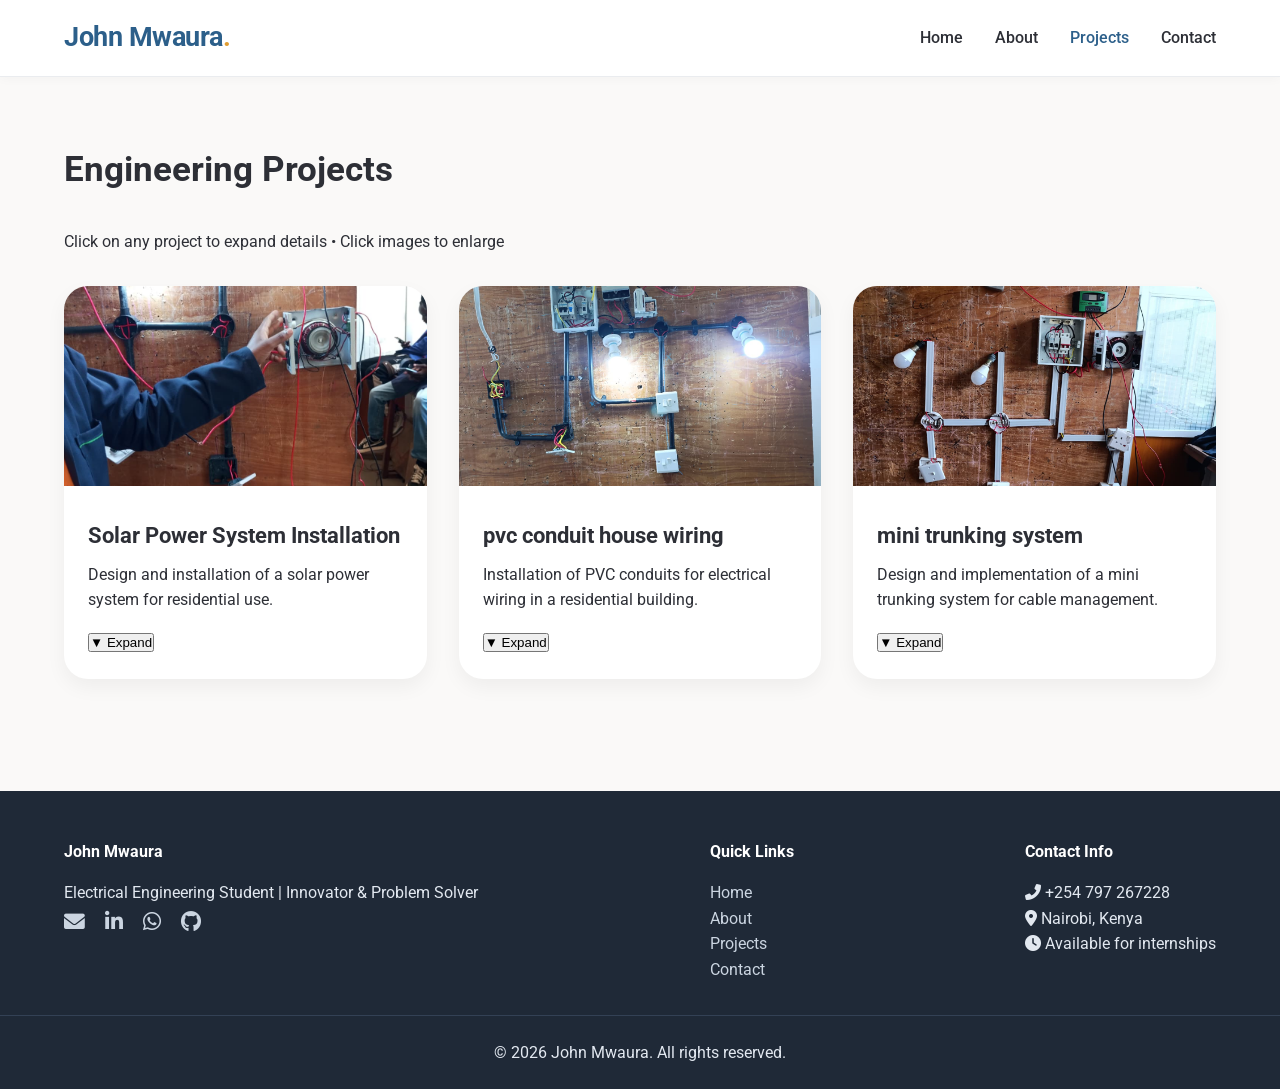
==== projects.html @ 508e1bda "initial commit - EEE-portfolio" ====
<!DOCTYPE html>
<html lang="en">
<head>
    <meta charset="UTF-8">
    <meta name="viewport" content="width=device-width, initial-scale=1.0, viewport-fit=cover">
    <title>Projects | John Mwaura - Electrical Engineering Portfolio</title>
    <link rel="stylesheet" href="css/style.css">
    <link rel="icon" type="image/x-icon" href="assets/favicon.ico">
    <link rel="stylesheet" href="https://cdnjs.cloudflare.com/ajax/libs/font-awesome/6.0.0-beta3/css/all.min.css">
    <link href="https://fonts.googleapis.com/css2?family=Roboto:wght@300;400;500;700&family=Lato:wght@300;400;700&display=swap" rel="stylesheet">
</head>
<body>

    <header class="main-header">
        <div class="container nav-container">
            <div class="logo">
                <a href="index.html">John Mwaura<span class="dot">.</span></a>
            </div>
            <nav class="navbar">
                <ul class="nav-menu" id="navMenu">
                    <li><a href="index.html" class="nav-link">Home</a></li>
                    <li><a href="about.html" class="nav-link">About</a></li>
                    <li><a href="projects.html" class="nav-link active">Projects</a></li>
                    <li><a href="contact.html" class="nav-link">Contact</a></li>
                </ul>
                <div class="hamburger" id="hamburger">
                    <i class="fas fa-bars"></i>
                </div>
            </nav>
        </div>
    </header>

    <main>
        <section class="page-section projects-section">
            <div class="container">
                <h2 class="section-title scroll-fade">Engineering Projects</h2>
                <p class="section-subtitle scroll-fade">Click on any project to expand details • Click images to enlarge</p>
                <div class="projects-grid" id="projectsGrid">
                    <!-- Project cards will be dynamically generated by JS for expandable functionality -->
                </div>
            </div>
        </section>
    </main>

    <!-- Lightbox Modal (for expandable images) -->
    <div id="lightboxModal" class="modal">
        <span class="close-modal">&times;</span>
        <img class="modal-content" id="modalImage">
    </div>

    <footer class="main-footer">
        <div class="container footer-container">
            <div class="footer-col">
                <h4>John Mwaura</h4>
                <p>Electrical Engineering Student | Innovator & Problem Solver</p>
                <div class="social-icons">
                    <a href="mailto:johnym802@gmail.com" aria-label="Email"><i class="fas fa-envelope"></i></a>
                    <a href="https://www.linkedin.com/in/john-mwaura-43797a3a8/" aria-label="LinkedIn"><i class="fab fa-linkedin-in"></i></a>
                    <a href="https://wa.me/+254797267228" aria-label="WhatsApp"><i class="fab fa-whatsapp"></i></a>
                    <a href="https://github.com/Johnycodes-995" aria-label="GitHub"><i class="fab fa-github"></i></a>
                </div>
            </div>
            <div class="footer-col">
                <h4>Quick Links</h4>
                <ul>
                    <li><a href="index.html">Home</a></li>
                    <li><a href="about.html">About</a></li>
                    <li><a href="projects.html">Projects</a></li>
                    <li><a href="contact.html">Contact</a></li>
                </ul>
            </div>
            <div class="footer-col">
                <h4>Contact Info</h4>
                <p><i class="fas fa-phone-alt"></i> +254 797 267228</p>
                <p><i class="fas fa-map-marker-alt"></i> Nairobi, Kenya</p>
                <p><i class="fas fa-clock"></i> Available for internships</p>
            </div>
        </div>
        <div class="footer-bottom">
            <p>&copy; <span id="currentYear"></span> John Mwaura. All rights reserved.</p>
        </div>
    </footer>

    <script src="js/script.js"></script>
    <script>
        document.getElementById('currentYear').innerText = new Date().getFullYear();
        const hamburger = document.getElementById('hamburger');
        const navMenu = document.getElementById('navMenu');
        if (hamburger) {
            hamburger.addEventListener('click', () => navMenu.classList.toggle('active'));
        }
    </script>
</body>
</html>
---- css/style.css ----
/* ========== GLOBAL RESET & VARIABLES ========== */
* {
    margin: 0;
    padding: 0;
    box-sizing: border-box;
}

:root {
    --bg-light: #faf9f8;
    --bg-white: #ffffff;
    --text-dark: #2d2f36;
    --text-muted: #5a5e6a;
    --primary: #2c5f8a;
    --primary-dark: #1e3e5c;
    --accent: #e09d32;
    --success: #2e7d64;
    --error: #c44536;
    --border-light: #eaecef;
    --shadow-sm: 0 8px 20px rgba(0, 0, 0, 0.05);
    --shadow-md: 0 12px 28px rgba(0, 0, 0, 0.08);
    --transition: all 0.3s ease;
}

body {
    font-family: 'Roboto', 'Lato', sans-serif;
    background: var(--bg-light);
    color: var(--text-dark);
    line-height: 1.6;
    scroll-behavior: smooth;
}

.container {
    width: 90%;
    max-width: 1200px;
    margin: 0 auto;
}

/* ========== HEADER & NAV ========== */
.main-header {
    background: var(--bg-white);
    box-shadow: 0 2px 10px rgba(0, 0, 0, 0.03);
    position: sticky;
    top: 0;
    z-index: 1000;
    backdrop-filter: blur(2px);
    border-bottom: 1px solid var(--border-light);
}

.nav-container {
    display: flex;
    justify-content: space-between;
    align-items: center;
    padding: 1rem 0;
}

.logo a {
    font-size: 1.7rem;
    font-weight: 700;
    color: var(--primary);
    text-decoration: none;
    letter-spacing: -0.5px;
}

.dot {
    color: var(--accent);
}

.nav-menu {
    display: flex;
    list-style: none;
    gap: 2rem;
}

.nav-link {
    text-decoration: none;
    font-weight: 500;
    color: var(--text-dark);
    transition: var(--transition);
}

.nav-link:hover, .nav-link.active {
    color: var(--primary);
}

.hamburger {
    display: none;
    font-size: 1.6rem;
    cursor: pointer;
    color: var(--primary);
}

/* ========== BUTTONS ========== */
.btn {
    display: inline-block;
    padding: 0.8rem 1.8rem;
    border-radius: 40px;
    font-weight: 500;
    text-decoration: none;
    transition: var(--transition);
    cursor: pointer;
    border: none;
    font-size: 1rem;
}

.btn-primary {
    background: var(--primary);
    color: white;
    box-shadow: var(--shadow-sm);
}

.btn-primary:hover {
    background: var(--primary-dark);
    transform: translateY(-2px);
}

/* ========== HERO SECTION (INDEX) ========== */
.hero {
    padding: 5rem 0;
    background: linear-gradient(135deg, #ffffff 0%, #f4f7fc 100%);
}

.hero-content {
    display: flex;
    align-items: center;
    justify-content: space-between;
    gap: 2rem;
    flex-wrap: wrap;
}

.hero-text {
    flex: 1;
}

.hero-text h1 {
    font-size: 3.2rem;
    font-weight: 700;
    color: var(--primary-dark);
    margin-bottom: 0.5rem;
}

.hero-title {
    font-size: 1.5rem;
    color: var(--accent);
    font-weight: 500;
    margin-bottom: 1rem;
}

.hero-tagline {
    font-size: 1.1rem;
    color: var(--text-muted);
    margin-bottom: 2rem;
}

.hero-illustration i {
    font-size: 8rem;
    color: var(--primary);
    opacity: 0.7;
}

/* preview cards */
.preview-section {
    padding: 4rem 0;
}

.preview-grid {
    display: grid;
    grid-template-columns: repeat(auto-fit, minmax(260px, 1fr));
    gap: 2rem;
}

.preview-card {
    background: white;
    padding: 2rem;
    border-radius: 20px;
    box-shadow: var(--shadow-sm);
    transition: var(--transition);
    text-align: center;
}

.preview-card:hover {
    transform: translateY(-5px);
    box-shadow: var(--shadow-md);
}

.preview-card i {
    font-size: 2.5rem;
    color: var(--primary);
    margin-bottom: 1rem;
}

.link-arrow {
    color: var(--primary);
    text-decoration: none;
    font-weight: 500;
}

/* ========== ABOUT PAGE ========== */
.page-section {
    padding: 4rem 0;
}

.section-title {
    font-size: 2.2rem;
    margin-bottom: 2rem;
    position: relative;
    display: inline-block;
}

.about-content {
    display: flex;
    gap: 3rem;
    align-items: center;
    flex-wrap: wrap;
}

.about-text {
    flex: 2;
}

.about-image {
    flex: 1;
    text-align: center;
    font-size: 4rem;
    color: var(--primary);
    display: flex;
    gap: 1rem;
    justify-content: center;
}

/* Skills badges */
.skills-grid {
    display: flex;
    flex-wrap: wrap;
    gap: 1rem;
    margin-top: 1rem;
}

.skill-card {
    background: white;
    padding: 0.6rem 1.3rem;
    border-radius: 40px;
    font-weight: 500;
    box-shadow: var(--shadow-sm);
    transition: var(--transition);
    border: 1px solid var(--border-light);
}

.skill-card:hover {
    transform: scale(1.02);
    border-color: var(--primary);
}

/* ========== PROJECTS GRID ========== */
.projects-grid {
    display: grid;
    grid-template-columns: repeat(auto-fill, minmax(320px, 1fr));
    gap: 2rem;
    margin-top: 2rem;
}

.project-card {
    background: white;
    border-radius: 24px;
    overflow: hidden;
    box-shadow: var(--shadow-sm);
    transition: var(--transition);
    cursor: pointer;
}

.project-card:hover {
    transform: translateY(-5px);
    box-shadow: var(--shadow-md);
}

.project-img {
    width: 100%;
    height: 200px;
    object-fit: cover;
    background: #d9e2ec;
    cursor: pointer;
    transition: 0.2s;
}

.project-info {
    padding: 1.5rem;
}

.project-info h3 {
    font-size: 1.4rem;
    margin-bottom: 0.5rem;
}

.expandable-details {
    max-height: 0;
    overflow: hidden;
    transition: max-height 0.4s ease-out;
    background: #f9fafb;
    margin-top: 1rem;
    padding: 0 1rem;
    border-radius: 16px;
}

.project-card.expanded .expandable-details {
    max-height: 300px;
    padding: 1rem;
}

/* Lightbox Modal */
.modal {
    display: none;
    position: fixed;
    z-index: 2000;
    left: 0;
    top: 0;
    width: 100%;
    height: 100%;
    background-color: rgba(0,0,0,0.85);
    justify-content: center;
    align-items: center;
}
.modal-content {
    max-width: 90%;
    max-height: 90%;
    border-radius: 12px;
}
.close-modal {
    position: absolute;
    top: 25px;
    right: 35px;
    color: #fff;
    font-size: 40px;
    font-weight: bold;
    cursor: pointer;
}

/* ========== CONTACT FORM ========== */
.contact-wrapper {
    display: flex;
    gap: 3rem;
    flex-wrap: wrap;
}
.contact-info, .contact-form-container {
    flex: 1;
}
.form-group {
    margin-bottom: 1.5rem;
}
.form-group label {
    display: block;
    margin-bottom: 0.5rem;
    font-weight: 500;
}
.form-group input, .form-group textarea {
    width: 100%;
    padding: 0.8rem 1rem;
    border: 1px solid var(--border-light);
    border-radius: 12px;
    font-family: inherit;
    transition: 0.2s;
}
.form-group input:focus, .form-group textarea:focus {
    outline: none;
    border-color: var(--primary);
}
.feedback-message {
    margin-top: 1rem;
    font-weight: 500;
}
.success {
    color: var(--success);
}
.error {
    color: var(--error);
}

/* ========== FOOTER ========== */
.main-footer {
    background: #1f2937;
    color: #e2e8f0;
    padding-top: 3rem;
    margin-top: 3rem;
}
.footer-container {
    display: flex;
    flex-wrap: wrap;
    gap: 2rem;
    justify-content: space-between;
}
.footer-col h4 {
    color: white;
    margin-bottom: 1rem;
}
.footer-col ul {
    list-style: none;
}
.footer-col a {
    color: #cbd5e1;
    text-decoration: none;
}
.social-icons a {
    display: inline-block;
    margin-right: 1rem;
    font-size: 1.3rem;
    color: #cbd5e1;
}
.footer-bottom {
    text-align: center;
    padding: 1.5rem 0;
    border-top: 1px solid #334155;
    margin-top: 2rem;
}

/* ========== ANIMATIONS ========== */
.scroll-fade {
    opacity: 0;
    transform: translateY(20px);
    transition: opacity 0.6s ease, transform 0.6s ease;
}
.scroll-fade.visible {
    opacity: 1;
    transform: translateY(0);
}
.fade-in-up {
    animation: fadeUp 0.8s ease forwards;
}
@keyframes fadeUp {
    from { opacity: 0; transform: translateY(30px);}
    to { opacity: 1; transform: translateY(0);}
}

/* ========== RESPONSIVE ========== */
@media (max-width: 768px) {
    .hamburger {
        display: block;
    }
    .nav-menu {
        position: fixed;
        left: -100%;
        top: 70px;
        flex-direction: column;
        background: white;
        width: 100%;
        text-align: center;
        transition: 0.3s;
        padding: 2rem 0;
        box-shadow: 0 10px 20px rgba(0,0,0,0.05);
        gap: 1.5rem;
    }
    .nav-menu.active {
        left: 0;
    }
    .hero-text h1 {
        font-size: 2.2rem;
    }
    .hero-illustration i {
        font-size: 5rem;
    }
}
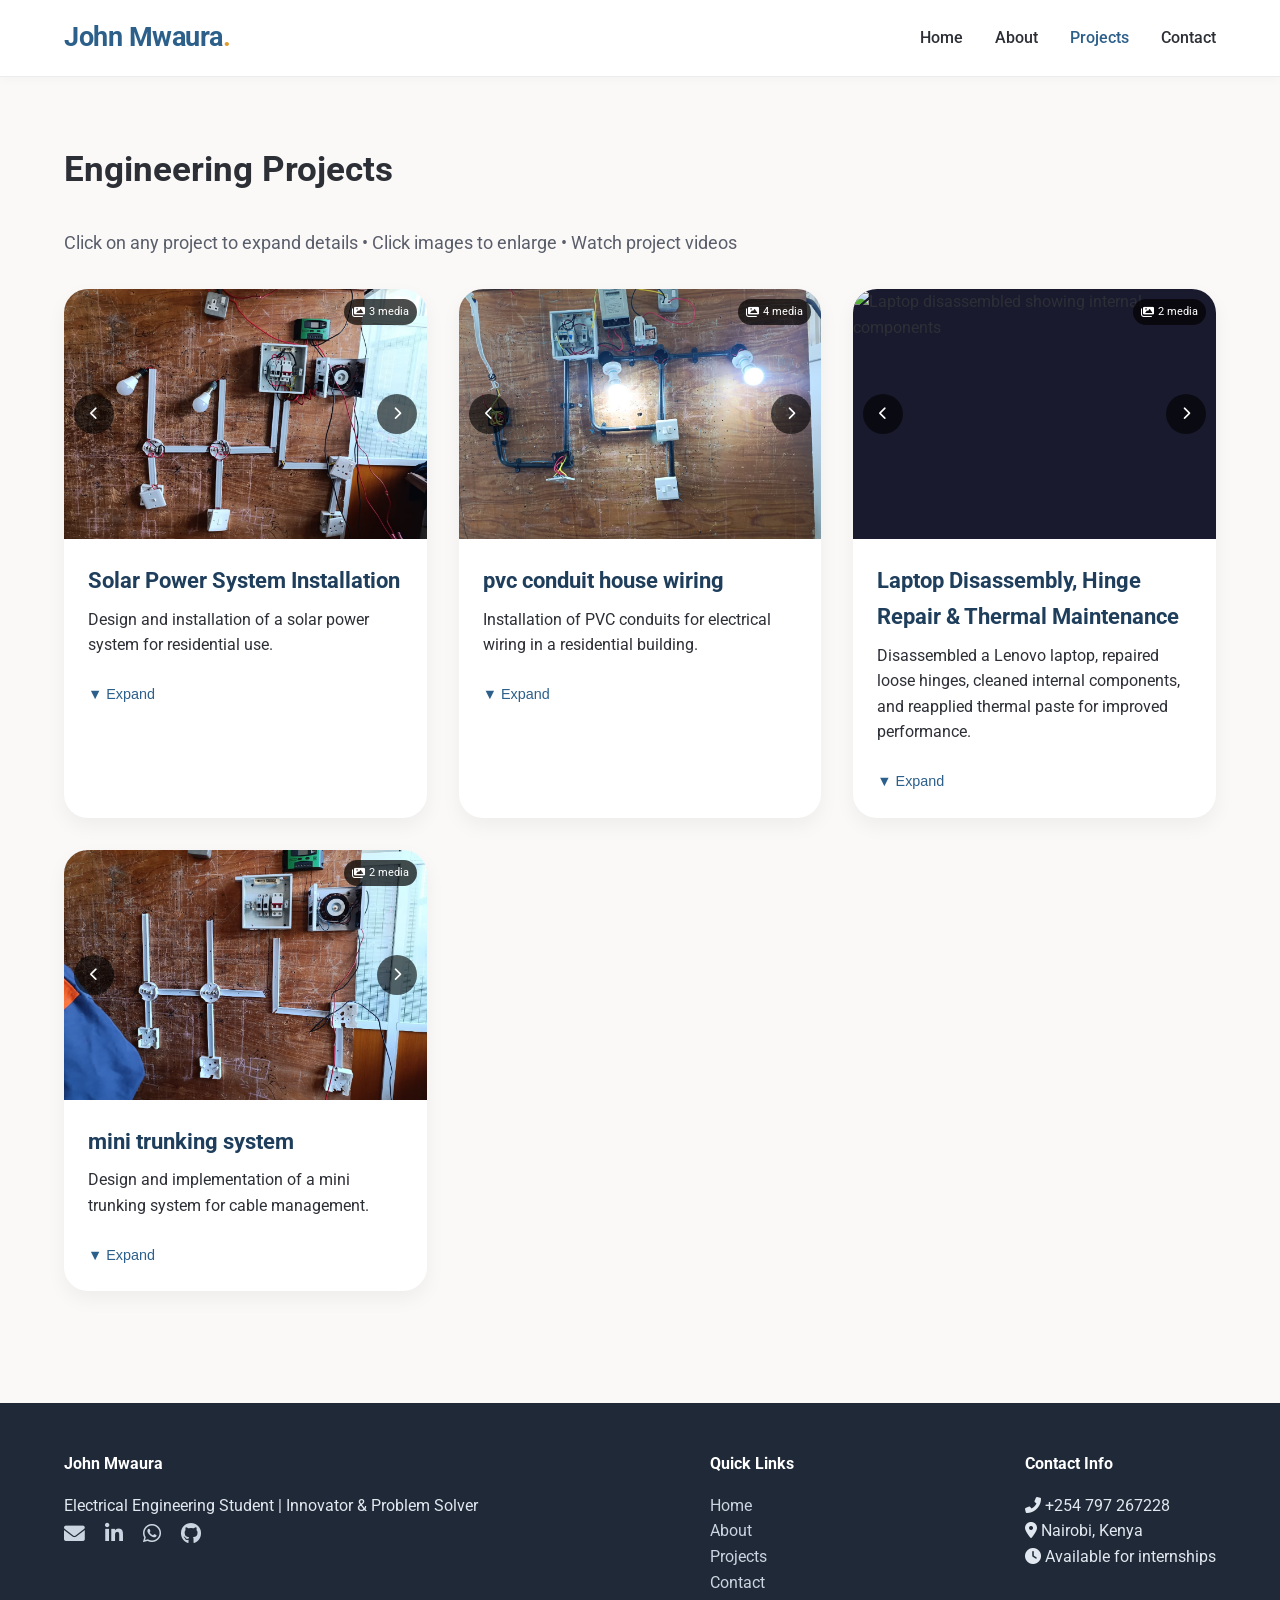
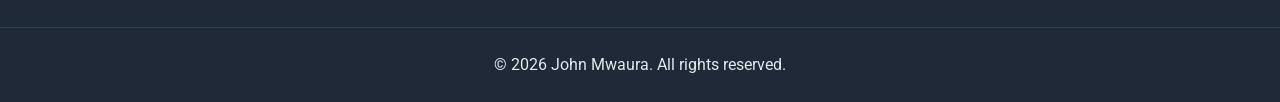
==== commit 6f99b9a6: "updated portfolio" ====
--- a/projects.html
+++ b/projects.html
@@ -34,18 +34,23 @@
         <section class="page-section projects-section">
             <div class="container">
                 <h2 class="section-title scroll-fade">Engineering Projects</h2>
-                <p class="section-subtitle scroll-fade">Click on any project to expand details • Click images to enlarge</p>
+                <p class="section-subtitle scroll-fade">Click on any project to expand details • Click images to enlarge • Watch project videos</p>
                 <div class="projects-grid" id="projectsGrid">
-                    <!-- Project cards will be dynamically generated by JS for expandable functionality -->
+                    <!-- Project cards will be dynamically generated by JS -->
                 </div>
             </div>
         </section>
     </main>
 
-    <!-- Lightbox Modal (for expandable images) -->
+    <!-- Lightbox Modal for Images & Videos -->
     <div id="lightboxModal" class="modal">
         <span class="close-modal">&times;</span>
-        <img class="modal-content" id="modalImage">
+        <div class="modal-content-container">
+            <img class="modal-content" id="modalImage">
+            <div class="modal-video" id="modalVideo"></div>
+        </div>
+        <button class="modal-prev" id="modalPrev"><i class="fas fa-chevron-left"></i></button>
+        <button class="modal-next" id="modalNext"><i class="fas fa-chevron-right"></i></button>
     </div>
 
     <footer class="main-footer">
--- a/css/style.css
+++ b/css/style.css
@@ -113,7 +113,7 @@
     transform: translateY(-2px);
 }
 
-/* ========== HERO SECTION (INDEX) ========== */
+/* ========== HERO SECTION ========== */
 .hero {
     padding: 5rem 0;
     background: linear-gradient(135deg, #ffffff 0%, #f4f7fc 100%);
@@ -206,6 +206,12 @@
     display: inline-block;
 }
 
+.section-subtitle {
+    color: var(--text-muted);
+    margin-bottom: 2rem;
+    font-size: 1.1rem;
+}
+
 .about-content {
     display: flex;
     gap: 3rem;
@@ -250,10 +256,80 @@
     border-color: var(--primary);
 }
 
+/* ========== DOWNLOADABLE DOCUMENTS SECTION ========== */
+.documents-section {
+    background: linear-gradient(135deg, #f8fafc 0%, #f1f5f9 100%);
+    border-radius: 30px;
+    margin: 2rem 0;
+}
+
+.documents-grid {
+    display: grid;
+    grid-template-columns: repeat(auto-fit, minmax(280px, 1fr));
+    gap: 1.5rem;
+}
+
+.document-card {
+    background: white;
+    border-radius: 20px;
+    padding: 1.5rem;
+    display: flex;
+    gap: 1rem;
+    align-items: flex-start;
+    transition: var(--transition);
+    box-shadow: var(--shadow-sm);
+    border: 1px solid var(--border-light);
+}
+
+.document-card:hover {
+    transform: translateY(-3px);
+    box-shadow: var(--shadow-md);
+}
+
+.document-icon {
+    font-size: 2.5rem;
+    color: var(--primary);
+}
+
+.document-info {
+    flex: 1;
+}
+
+.document-info h3 {
+    font-size: 1.2rem;
+    margin-bottom: 0.5rem;
+    color: var(--primary-dark);
+}
+
+.document-info p {
+    font-size: 0.85rem;
+    color: var(--text-muted);
+    margin-bottom: 1rem;
+}
+
+.btn-download {
+    display: inline-flex;
+    align-items: center;
+    gap: 0.5rem;
+    background: var(--primary);
+    color: white;
+    padding: 0.5rem 1rem;
+    border-radius: 30px;
+    text-decoration: none;
+    font-size: 0.85rem;
+    font-weight: 500;
+    transition: var(--transition);
+}
+
+.btn-download:hover {
+    background: var(--primary-dark);
+    transform: translateY(-2px);
+}
+
 /* ========== PROJECTS GRID ========== */
 .projects-grid {
     display: grid;
-    grid-template-columns: repeat(auto-fill, minmax(320px, 1fr));
+    grid-template-columns: repeat(auto-fill, minmax(350px, 1fr));
     gap: 2rem;
     margin-top: 2rem;
 }
@@ -264,7 +340,6 @@
     overflow: hidden;
     box-shadow: var(--shadow-sm);
     transition: var(--transition);
-    cursor: pointer;
 }
 
 .project-card:hover {
@@ -272,13 +347,113 @@
     box-shadow: var(--shadow-md);
 }
 
-.project-img {
+/* Gallery Container */
+.project-gallery {
+    position: relative;
     width: 100%;
-    height: 200px;
+    height: 250px;
+    overflow: hidden;
+    background: #1a1a2e;
+}
+
+.gallery-slides {
+    display: flex;
+    transition: transform 0.4s ease;
+    height: 100%;
+}
+
+.gallery-slide {
+    min-width: 100%;
+    height: 100%;
+    display: flex;
+    align-items: center;
+    justify-content: center;
+    background: #1a1a2e;
+}
+
+.gallery-slide img {
+    width: 100%;
+    height: 100%;
     object-fit: cover;
-    background: #d9e2ec;
-    cursor: pointer;
-    transition: 0.2s;
+    cursor: pointer;
+}
+
+.gallery-slide video {
+    width: 100%;
+    height: 100%;
+    object-fit: cover;
+    cursor: pointer;
+}
+
+/* Gallery Navigation Buttons */
+.gallery-btn {
+    position: absolute;
+    top: 50%;
+    transform: translateY(-50%);
+    background: rgba(0,0,0,0.6);
+    color: white;
+    border: none;
+    width: 40px;
+    height: 40px;
+    border-radius: 50%;
+    cursor: pointer;
+    transition: var(--transition);
+    z-index: 10;
+}
+
+.gallery-btn:hover {
+    background: var(--primary);
+}
+
+.gallery-prev {
+    left: 10px;
+}
+
+.gallery-next {
+    right: 10px;
+}
+
+/* Gallery Indicators */
+.gallery-indicators {
+    position: absolute;
+    bottom: 10px;
+    left: 0;
+    right: 0;
+    display: flex;
+    justify-content: center;
+    gap: 8px;
+    z-index: 10;
+}
+
+.indicator {
+    width: 8px;
+    height: 8px;
+    border-radius: 50%;
+    background: rgba(255,255,255,0.5);
+    cursor: pointer;
+    transition: var(--transition);
+}
+
+.indicator.active {
+    background: var(--accent);
+    width: 20px;
+    border-radius: 4px;
+}
+
+/* Media Type Badge */
+.media-badge {
+    position: absolute;
+    top: 10px;
+    right: 10px;
+    background: rgba(0,0,0,0.7);
+    color: white;
+    padding: 4px 8px;
+    border-radius: 20px;
+    font-size: 0.7rem;
+    display: flex;
+    align-items: center;
+    gap: 4px;
+    z-index: 10;
 }
 
 .project-info {
@@ -288,24 +463,64 @@
 .project-info h3 {
     font-size: 1.4rem;
     margin-bottom: 0.5rem;
-}
-
+    color: var(--primary-dark);
+}
+
+/* FIXED: Expandable details with internal scroll on mobile */
 .expandable-details {
     max-height: 0;
-    overflow: hidden;
+    overflow-y: auto;
     transition: max-height 0.4s ease-out;
     background: #f9fafb;
     margin-top: 1rem;
-    padding: 0 1rem;
     border-radius: 16px;
 }
 
+/* On mobile, allow internal scrolling for long content */
+@media (max-width: 768px) {
+    .project-card.expanded .expandable-details {
+        max-height: 250px;
+        overflow-y: auto;
+        -webkit-overflow-scrolling: touch;
+    }
+}
+
+@media (min-width: 769px) {
+    .project-card.expanded .expandable-details {
+        max-height: 300px;
+    }
+}
+
 .project-card.expanded .expandable-details {
-    max-height: 300px;
     padding: 1rem;
 }
 
-/* Lightbox Modal */
+.expandable-details p {
+    margin-bottom: 0.8rem;
+}
+
+.expandable-details strong {
+    color: var(--primary);
+}
+
+.btn-expand {
+    margin-top: 12px;
+    background: none;
+    border: none;
+    color: var(--primary);
+    cursor: pointer;
+    font-weight: 500;
+    font-size: 0.9rem;
+    transition: var(--transition);
+    width: 100%;
+    text-align: left;
+}
+
+.btn-expand:hover {
+    color: var(--accent);
+}
+
+/* ========== LIGHTBOX MODAL (Updated for Gallery) ========== */
 .modal {
     display: none;
     position: fixed;
@@ -314,23 +529,81 @@
     top: 0;
     width: 100%;
     height: 100%;
-    background-color: rgba(0,0,0,0.85);
+    background-color: rgba(0,0,0,0.95);
     justify-content: center;
     align-items: center;
 }
-.modal-content {
+
+.modal-content-container {
+    position: relative;
     max-width: 90%;
     max-height: 90%;
+}
+
+.modal-content {
+    max-width: 100%;
+    max-height: 90vh;
+    object-fit: contain;
+    border-radius: 8px;
+    display: none;
+}
+
+.modal-video {
+    max-width: 90vw;
+    max-height: 90vh;
+    display: none;
+}
+
+.modal-video video,
+.modal-video iframe {
+    width: 100%;
+    max-width: 800px;
+    height: auto;
+    min-height: 400px;
     border-radius: 12px;
 }
+
 .close-modal {
     position: absolute;
-    top: 25px;
+    top: 20px;
     right: 35px;
     color: #fff;
     font-size: 40px;
     font-weight: bold;
     cursor: pointer;
+    z-index: 2001;
+    transition: var(--transition);
+}
+
+.close-modal:hover {
+    color: var(--accent);
+}
+
+.modal-prev, .modal-next {
+    position: absolute;
+    top: 50%;
+    transform: translateY(-50%);
+    background: rgba(255,255,255,0.2);
+    color: white;
+    border: none;
+    width: 50px;
+    height: 50px;
+    border-radius: 50%;
+    cursor: pointer;
+    transition: var(--transition);
+    z-index: 2001;
+}
+
+.modal-prev {
+    left: 20px;
+}
+
+.modal-next {
+    right: 20px;
+}
+
+.modal-prev:hover, .modal-next:hover {
+    background: var(--primary);
 }
 
 /* ========== CONTACT FORM ========== */
@@ -455,4 +728,18 @@
     .hero-illustration i {
         font-size: 5rem;
     }
+    .projects-grid {
+        grid-template-columns: 1fr;
+    }
+    .documents-grid {
+        grid-template-columns: 1fr;
+    }
+    .modal-prev, .modal-next {
+        width: 35px;
+        height: 35px;
+    }
+    .modal-video video,
+    .modal-video iframe {
+        min-height: 250px;
+    }
 }
